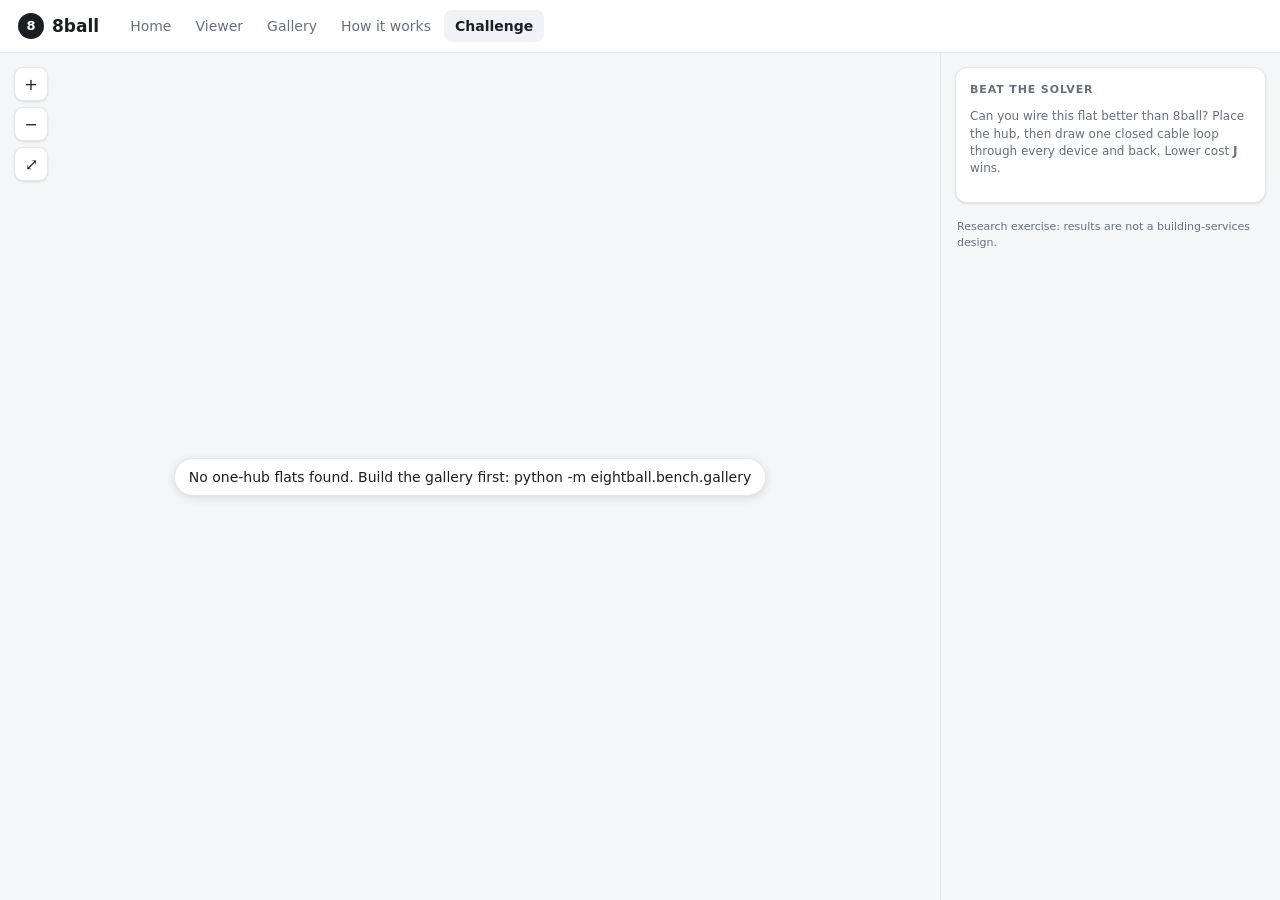
==== web/challenge.html @ 0db24bf6 "V2 features: loop isolators and short circuits, hubs-vs-cost trade-off, drag the hub, Beat the Solve" ====
<!doctype html>
<html lang="en">
<head>
  <meta charset="utf-8">
  <meta name="viewport" content="width=device-width, initial-scale=1">
  <title>Beat the Solver</title>
  <link rel="icon" href="data:,">
  <link rel="stylesheet" href="style.css?v=2">
</head>
<body>
  <header class="topbar">
    <a class="brand" href="index.html"><span class="ball">8</span> 8ball</a>
    <nav class="nav"><a href="index.html">Home</a><a href="viewer.html">Viewer</a><a href="gallery.html">Gallery</a><a href="how-it-works.html">How it works</a><a href="challenge.html" aria-current="page">Challenge</a></nav>
  </header>
  <main class="layout">
    <section class="canvas-wrap" id="wrap">
      <div class="map">
        <div id="title-you" class="map-title" hidden></div>
        <svg id="canvas" role="img" aria-label="Floor plan: place the hub and draw the cable loop"></svg>
      </div>
      <div class="map tree-map">
        <div id="title-solver" class="map-title" hidden></div>
        <svg id="canvas-solver" role="img" aria-label="The solver's layout for comparison"></svg>
      </div>
      <div class="canvas-tools">
        <button id="zoom-in" title="Zoom in" aria-label="Zoom in">+</button>
        <button id="zoom-out" title="Zoom out" aria-label="Zoom out">−</button>
        <button id="zoom-reset" title="Fit plan" aria-label="Fit plan">⤢</button>
      </div>
      <div id="status" class="status" hidden></div>
    </section>
    <aside class="panel">
      <section class="card-section">
        <h2>Beat the Solver</h2>
        <p class="help">Can you wire this flat better than 8ball? Place the hub, then draw one closed cable loop through every device and back. Lower cost <b>J</b> wins.</p>
        <div id="plan-choice" class="chal-plans"></div>
      </section>

      <section class="card-section" id="play-card" hidden>
        <h2>Your wiring</h2>
        <div id="step" class="chal-step"></div>
        <div id="live" class="chal-live"></div>
        <div class="row-buttons">
          <button id="undo" class="btn" title="Undo the last click (Ctrl+Z)">Undo</button>
          <button id="restart" class="btn">Start again</button>
          <button id="flip" class="btn" title="Choose which way the cable bends when it joins a device (B)">Flip corner</button>
        </div>
        <div class="row-buttons chal-submit">
          <button id="submit" class="btn primary" disabled>Submit my loop</button>
        </div>
        <p class="help">Cable runs only horizontally or vertically and snaps to a 0.1 m grid. Drag to move the map, scroll to zoom.</p>
      </section>

      <section class="card-section" id="result-card" hidden>
        <h2>Result</h2>
        <div id="verdict-line" class="chal-verdict"></div>
        <div id="compare"></div>
        <ul id="problems" class="violations"></ul>
        <div class="row-buttons">
          <button id="again" class="btn">Try this flat again</button>
          <button id="next" class="btn primary">Next flat</button>
        </div>
      </section>

      <section class="card-section" id="board-card" hidden>
        <h2>Leaderboard</h2>
        <label class="chal-name">Your name <input id="name" type="text" maxlength="24" placeholder="Anonymous"></label>
        <ol id="board" class="chal-board"></ol>
        <p class="help">Saved in this browser only, for this flat.</p>
      </section>

      <p class="disclaimer">Research exercise: results are not a building-services design.</p>
    </aside>
  </main>
  <script src="challenge.js?v=1"></script>
</body>
</html>
---- web/style.css ----
:root {
  --bg: #f5f6f8;
  --surface: #ffffff;
  --surface-2: #f0f2f5;
  --ink: #1b1f24;
  --quiet: #667080;
  --line: #e3e6ea;
  --wall: #2f3337;
  --window: #7fb8de;
  --door: #eadfc6;
  --door-edge: #c9b98f;
  --room: #f4f4f2;
  --room-excluded: #e7e7e4;
  --front-door: #bfd7c3;
  --bad: #d1242f;
  --bad-soft: rgba(209, 36, 47, .1);
  --good: #1e8a5a;
  --good-soft: rgba(30, 138, 90, .1);
  --accent: #2563a8;
  --accent-soft: rgba(37, 99, 168, .1);
  --radius: 12px;
  --s1: #2563a8;   /* chart series 1 (validated light) */
  --s2: #d2601a;   /* chart series 2 */
  --shadow: 0 1px 2px rgba(16, 24, 40, .05), 0 1px 3px rgba(16, 24, 40, .06);
}
@media (prefers-color-scheme: dark) {
  :root:not([data-theme="light"]) {
    --bg: #121417; --surface: #1b1e22; --surface-2: #23272c; --ink: #e8e9eb; --quiet: #98a0aa; --line: #2c3036;
    --wall: #c9ccd1; --room: #23262b; --room-excluded: #2b2f35; --door: #4a4334; --door-edge: #7a6a45;
    --good: #3fb67f; --good-soft: rgba(63, 182, 127, .14); --bad: #f0616a; --bad-soft: rgba(240, 97, 106, .14);
    --accent: #3987e5; --accent-soft: rgba(57, 135, 229, .16);
    --s1: #3987e5; --s2: #d95926;  /* validated for the dark surface */
    --shadow: none;
  }
}
:root[data-theme="dark"] {
  --bg: #121417; --surface: #1b1e22; --surface-2: #23272c; --ink: #e8e9eb; --quiet: #98a0aa; --line: #2c3036;
  --wall: #c9ccd1; --room: #23262b; --room-excluded: #2b2f35; --door: #4a4334; --door-edge: #7a6a45;
  --good: #3fb67f; --good-soft: rgba(63, 182, 127, .14); --bad: #f0616a; --bad-soft: rgba(240, 97, 106, .14);
  --accent: #3987e5; --accent-soft: rgba(57, 135, 229, .16); --s1: #3987e5; --s2: #d95926; --shadow: none;
}

* { box-sizing: border-box; }
html, body { margin: 0; height: 100%; }
body {
  background: var(--bg);
  color: var(--ink);
  font: 14px/1.45 system-ui, -apple-system, "Segoe UI", Roboto, sans-serif;
  display: flex;
  flex-direction: column;
}
button { font: inherit; }

/* ---------- top bar ---------- */
.topbar {
  display: flex; align-items: center; gap: 20px; padding: 10px 18px;
  background: var(--surface); border-bottom: 1px solid var(--line); flex-wrap: wrap;
}
.brand { font-weight: 700; font-size: 17px; display: flex; align-items: center; gap: 8px; color: inherit; text-decoration: none; }
.ball {
  display: inline-grid; place-items: center; width: 26px; height: 26px; border-radius: 50%;
  background: var(--ink); color: var(--surface); font-size: 13px;
}
.nav { display: flex; gap: 2px; }
.nav a { color: var(--quiet); text-decoration: none; padding: 6px 11px; border-radius: 8px; font-size: 14px; }
.nav a:hover { color: var(--ink); background: var(--surface-2); }
.nav a[aria-current="page"] { color: var(--ink); background: var(--surface-2); font-weight: 600; }
.top-right { margin-left: auto; display: flex; align-items: center; gap: 16px; }
.api { display: flex; align-items: center; gap: 6px; flex-wrap: wrap; justify-content: flex-end; }
.api input {
  font: inherit; width: 110px; color: var(--ink); background: var(--bg);
  border: 1px solid var(--line); border-radius: 8px; padding: 6px 9px;
}
.api button, .btn {
  font-size: 13px; padding: 6px 12px; border-radius: 8px; cursor: pointer;
  border: 1px solid var(--line); background: var(--surface-2); color: var(--ink);
}
.api button:hover, .btn:hover { border-color: var(--quiet); }
.api button.primary, .btn.primary { background: var(--accent); border-color: var(--accent); color: #fff; }
.btn.primary.active { background: var(--surface-2); color: var(--ink); border-color: var(--quiet); }
.api button:disabled { opacity: .5; cursor: wait; }
.api-status { color: var(--quiet); font-size: 12px; }
.sample-link { color: var(--quiet); font-size: 12px; text-decoration: underline; }
.sample-link:hover { color: var(--ink); }
body.drop-target::after {
  content: "Drop the floor plan (.json) to solve it"; position: fixed; inset: 0; display: flex; align-items: center;
  justify-content: center; font-size: 22px; color: #fff; background: rgba(30, 90, 160, .72); z-index: 50; pointer-events: none;
}

/* ---------- viewer layout ---------- */
.layout { flex: 1; display: grid; grid-template-columns: 1fr 340px; min-height: 0; }
.canvas-wrap { position: relative; min-height: 0; display: grid; grid-template-columns: 1fr; }
.canvas-wrap.split { grid-template-columns: 1fr 1fr; }
.map { position: relative; min-height: 0; min-width: 0; }
.tree-map { display: none; border-left: 1px solid var(--line); }
.canvas-wrap.split .tree-map { display: block; }
.map svg { width: 100%; height: 100%; display: block; cursor: grab; touch-action: none; }
.map svg.dragging { cursor: grabbing; }
.map-title {
  position: absolute; top: 12px; left: 58px; right: 12px; z-index: 1; pointer-events: none;
  font-weight: 600; font-size: 13px; color: var(--good);
}
.tree-map .map-title { left: 14px; }
.map-title.bad { color: var(--bad); }
.canvas-tools { position: absolute; left: 14px; top: 14px; display: flex; flex-direction: column; gap: 6px; }
.canvas-tools button {
  width: 34px; height: 34px; border-radius: 9px; border: 1px solid var(--line);
  background: var(--surface); color: var(--ink); font-size: 16px; cursor: pointer; box-shadow: var(--shadow);
}
.canvas-tools button:hover { border-color: var(--quiet); }
.hover {
  position: absolute; pointer-events: none; background: var(--surface); border: 1px solid var(--line); z-index: 5;
  border-radius: 8px; padding: 7px 10px; font-size: 12px; box-shadow: 0 4px 14px rgba(0,0,0,.12); max-width: 320px;
}
.status { position: absolute; inset: 0; display: grid; place-items: center; color: var(--quiet); pointer-events: none; }
.status .pill {
  background: var(--surface); border: 1px solid var(--line); border-radius: 999px; padding: 8px 14px;
  color: var(--ink); box-shadow: 0 2px 10px rgba(0,0,0,.12); max-width: 80%; text-align: center;
}

/* ---------- side panel ---------- */
.panel {
  background: var(--bg); border-left: 1px solid var(--line); padding: 14px; overflow-y: auto;
  display: flex; flex-direction: column; gap: 12px;
}
.panel h2 {
  font-size: 11px; text-transform: uppercase; letter-spacing: .08em; color: var(--quiet);
  margin: 0 0 10px; font-weight: 600;
}
.card-section {
  background: var(--surface); border: 1px solid var(--line); border-radius: var(--radius);
  padding: 14px; box-shadow: var(--shadow);
}
.help { color: var(--quiet); font-size: 12px; margin: 0 0 10px; }
.verdict { display: flex; align-items: center; justify-content: space-between; gap: 8px; flex-wrap: wrap; padding: 2px 2px 0; }
.verdict .help { flex-basis: 100%; margin: 0; }
.verdict-title { font-size: 18px; font-weight: 700; }
.badge {
  font-size: 12px; font-weight: 600; padding: 4px 10px; border-radius: 999px;
  background: var(--surface-2); color: var(--quiet);
}
.badge.good { background: var(--good-soft); color: var(--good); }
.badge.good::before { content: "\2713  "; }
.badge.bad { background: var(--bad-soft); color: var(--bad); }

/* hub paths */
.hubs, .violations, .heat-checks { list-style: none; padding: 0; margin: 0; }
.hubs li {
  padding: 10px; border-radius: 10px; cursor: pointer; border: 1px solid transparent;
}
.hubs li + li { margin-top: 4px; }
.hubs li:hover, .hubs li:focus-visible { background: var(--surface-2); border-color: var(--line); outline: none; }
.hub-head { display: flex; align-items: center; gap: 8px; margin-bottom: 8px; }
.hub-facts { color: var(--quiet); font-size: 12px; margin-left: auto; }
.swatch { display: inline-block; width: 10px; height: 10px; border-radius: 3px; }
.chain { display: flex; flex-wrap: wrap; align-items: center; gap: 4px; }
.tok {
  font-size: 12px; font-weight: 600; padding: 2px 8px; border-radius: 6px;
  background: var(--surface-2); border: 1px solid var(--line); font-variant-numeric: tabular-nums;
}
.tok.hub-tok { color: #fff; border-color: transparent; }
.arrow { color: var(--quiet); font-size: 12px; }

/* score */
.metrics { display: grid; grid-template-columns: 1fr 1fr; gap: 8px; }
.metric { background: var(--surface-2); border-radius: 10px; padding: 9px 11px; }
.metric-label { color: var(--quiet); font-size: 11px; }
.metric-value { font-size: 17px; font-weight: 700; font-variant-numeric: tabular-nums; margin-top: 1px; }
.metric .unit { font-size: 12px; font-weight: 500; color: var(--quiet); margin-left: 2px; }
.metric.big .metric-value { font-size: 24px; }
.metric.accent { background: var(--accent-soft); }
.metric.accent .metric-value { color: var(--accent); }
.formula {
  margin-top: 12px; padding: 10px 12px; border-radius: 10px; border: 1px dashed var(--line);
  font-family: "Cambria Math", "STIX Two Math", Cambria, Georgia, serif; font-size: 15px;
  font-variant-numeric: tabular-nums; line-height: 1.7;
}
.formula var { font-style: italic; font-weight: 600; }
.formula .eq { white-space: nowrap; }
.formula .eq-pad { display: inline-block; width: .75em; }
.formula b { color: var(--accent); }

/* heatmap */
.switch { display: flex; align-items: center; gap: 8px; font-size: 13px; cursor: pointer; }
#heat-body { margin-top: 12px; }
.heat-bar { height: 10px; border-radius: 5px; }
.heat-ends { display: flex; justify-content: space-between; font-size: 11px; color: var(--quiet); margin: 4px 0 8px; }
.heat-checks li { padding: 6px 8px; border-radius: 8px; cursor: pointer; font-size: 13px; }
.heat-checks li:hover, .heat-checks li:focus-visible { background: var(--surface-2); outline: none; }
.heat-checks li.ok { color: var(--good); }
.heat-checks li.ok::before { content: "\2713  "; }
.heat-checks li.bad { color: var(--bad); }
.heat-checks li.bad::before { content: "! "; }
.heat-checks li::after { content: "Show \2192"; float: right; color: var(--quiet); font-size: 12px; }

/* break the cable */
.row-buttons { display: flex; flex-wrap: wrap; gap: 6px; }
.break-stats { display: grid; grid-template-columns: 1fr 1fr; gap: 8px; margin-top: 10px; }
.break-stats:empty { display: none; }
.lost-box { border-radius: 10px; padding: 9px 11px; }
.lost-box.good { background: var(--good-soft); }
.lost-box.good .metric-value { color: var(--good); }
.lost-box.bad { background: var(--bad-soft); }
.lost-box.bad .metric-value { color: var(--bad); }

/* downloads */
.download-list { display: grid; grid-template-columns: 1fr; gap: 6px; }
.dl {
  display: flex; align-items: baseline; justify-content: space-between; gap: 6px; text-align: left;
  padding: 8px 10px; border-radius: 9px; border: 1px solid var(--line); background: var(--surface-2);
  color: var(--ink); cursor: pointer; font-size: 13px;
}
.dl:hover { border-color: var(--accent); }
.dl small { color: var(--quiet); font-size: 11px; }
.dl:disabled { opacity: .5; cursor: wait; }

/* violations and display options */
.violations li { color: var(--bad); font-size: 12px; padding: 7px 0; border-bottom: 1px solid var(--line); cursor: pointer; }
.violations li:last-child { border-bottom: none; }
.violations li b { text-transform: uppercase; font-size: 11px; letter-spacing: .04em; }
.display summary { cursor: pointer; font-size: 13px; color: var(--quiet); }
.display[open] summary { margin-bottom: 10px; }
.layers { display: grid; grid-template-columns: 1fr 1fr; gap: 6px 12px; }
.layers label { display: flex; align-items: center; gap: 6px; font-size: 13px; cursor: pointer; }
.disclaimer { color: var(--quiet); font-size: 11px; margin: 4px 2px 0; }

/* ---------- SVG plan ---------- */
.wall { fill: var(--wall); }
.window { fill: var(--window); }
.door { fill: var(--door); stroke: var(--door-edge); stroke-width: .6; vector-effect: non-scaling-stroke; }
.front-door { fill: var(--front-door); }
.room { stroke: none; }
.room.excluded { fill: var(--room-excluded); }
.room.free { fill: var(--room); }
.room-label { fill: var(--quiet); text-anchor: middle; pointer-events: none; }
.leg { fill: none; stroke-width: 2.4; stroke-linecap: round; stroke-linejoin: round; vector-effect: non-scaling-stroke; }
.leg.hit { stroke: transparent; stroke-width: 12; }
.leg.dim { opacity: .18; }
.leg-num circle { fill: var(--surface); stroke-width: 1.4; vector-effect: non-scaling-stroke; }
.leg-num text, .node-label, .hub-label { pointer-events: none; }
.leg-num text { text-anchor: middle; dominant-baseline: central; font-weight: 700; }
.node { fill: var(--surface); stroke-width: 2; vector-effect: non-scaling-stroke; }
.node.alive { fill: var(--good); }
.node.lost { fill: var(--bad); stroke: var(--bad); }
.node-label.lost { fill: var(--bad); font-weight: 700; }
.leg.tree { stroke-width: 2; opacity: .9; }
.cut { cursor: pointer; }
.cut-ring { fill: var(--surface); stroke: var(--bad); stroke-width: 2; vector-effect: non-scaling-stroke; }
.cut-x { stroke: var(--bad); stroke-width: 3; stroke-linecap: round; vector-effect: non-scaling-stroke; }
.node-label { fill: var(--ink); }
.hub { stroke: var(--surface); stroke-width: 1.5; vector-effect: non-scaling-stroke; }
.hub-label { font-weight: 700; text-anchor: middle; }
.hub-pulse { fill: none; stroke: var(--accent); stroke-width: 3; vector-effect: non-scaling-stroke; animation: pulse 0.9s ease-out 2; }
@keyframes pulse { from { opacity: 1; stroke-width: 4; } to { opacity: 0; stroke-width: 1; } }
.violation { stroke: var(--bad); stroke-width: 3; stroke-linecap: round; vector-effect: non-scaling-stroke; }
.violation-ring { fill: none; stroke: var(--bad); stroke-width: 1.5; vector-effect: non-scaling-stroke; opacity: .5; }
.passage { fill: none; stroke: var(--quiet); stroke-dasharray: 3 3; stroke-width: 1; vector-effect: non-scaling-stroke; }
.heat-img { opacity: .85; image-rendering: auto; }
.heat-chosen { fill: none; stroke: var(--ink); stroke-width: 2; stroke-dasharray: 4 3; vector-effect: non-scaling-stroke; pointer-events: none; }

@media (max-width: 860px) {
  .layout { grid-template-columns: 1fr; grid-template-rows: 60vh auto; }
  .panel { border-left: none; border-top: 1px solid var(--line); }
  .top-right { margin-left: 0; width: 100%; }
  .api { justify-content: flex-start; }
}

/* ---------- content pages (home, gallery, how it works) ---------- */
body.page { display: block; height: auto; }
.page-body { max-width: 1120px; margin: 0 auto; padding: 32px 16px 64px; }
.block { margin-bottom: 48px; }
.block h1 { font-size: 26px; margin: 0 0 6px; letter-spacing: -.01em; }
.block h2.section-title { font-size: 20px; margin: 0 0 6px; }
.lead { color: var(--quiet); margin: 0 0 20px; max-width: 70ch; font-size: 15px; }
.hero-claim { font-size: 20px; font-weight: 600; margin: 4px 0; }
.empty { border: 1px dashed var(--line); border-radius: var(--radius); padding: 20px; color: var(--quiet); line-height: 1.9; }
.empty code, .lead code { background: var(--surface); border: 1px solid var(--line); border-radius: 6px; padding: 1px 6px; color: var(--ink); }

/* landing page */
.hero { padding: 40px 0 24px; display: grid; grid-template-columns: 1.1fr 1fr; gap: 40px; align-items: center; }
.hero h1 { font-size: 44px; line-height: 1.08; letter-spacing: -.02em; margin: 0 0 16px; }
.hero h1 em { font-style: normal; color: var(--accent); }
.hero p { font-size: 17px; color: var(--quiet); margin: 0 0 24px; max-width: 52ch; }
.cta { display: flex; gap: 10px; flex-wrap: wrap; }
.cta a {
  text-decoration: none; padding: 11px 18px; border-radius: 10px; font-weight: 600; font-size: 15px;
  border: 1px solid var(--line); color: var(--ink); background: var(--surface);
}
.cta a.primary { background: var(--accent); border-color: var(--accent); color: #fff; }
.cta a:hover { border-color: var(--quiet); }
.cta a.primary:hover { filter: brightness(1.08); }
.hero-art {
  background: var(--surface); border: 1px solid var(--line); border-radius: 16px; padding: 14px; box-shadow: var(--shadow);
}
.hero-art { display: block; }
.hero-art svg { width: 100%; height: auto; display: block; max-height: 420px; }
.hero-thumb .leg { stroke-width: 2.6; }
.steps { display: grid; grid-template-columns: repeat(3, 1fr); gap: 14px; }
.step { background: var(--surface); border: 1px solid var(--line); border-radius: var(--radius); padding: 18px; box-shadow: var(--shadow); }
.step-num {
  display: inline-grid; place-items: center; width: 28px; height: 28px; border-radius: 50%;
  background: var(--accent-soft); color: var(--accent); font-weight: 700; font-size: 13px; margin-bottom: 10px;
}
.step h3 { margin: 0 0 6px; font-size: 16px; }
.step p { margin: 0; color: var(--quiet); font-size: 14px; }
.features { display: grid; grid-template-columns: repeat(2, 1fr); gap: 14px; }
.feature { background: var(--surface); border: 1px solid var(--line); border-radius: var(--radius); padding: 20px; box-shadow: var(--shadow); }
.feature h3 { margin: 0 0 6px; font-size: 16px; }
.feature p { margin: 0; color: var(--quiet); font-size: 14px; }
.feature .tag { display: inline-block; font-size: 11px; font-weight: 600; text-transform: uppercase; letter-spacing: .06em; color: var(--accent); margin-bottom: 8px; }
.footer { color: var(--quiet); font-size: 12px; border-top: 1px solid var(--line); padding-top: 18px; }
@media (max-width: 860px) {
  .hero { grid-template-columns: 1fr; padding-top: 8px; }
  .hero h1 { font-size: 32px; }
  .steps, .features { grid-template-columns: 1fr; }
}

/* stat tiles and charts */
.tiles { display: grid; grid-template-columns: repeat(auto-fit, minmax(170px, 1fr)); gap: 12px; margin-bottom: 16px; }
.tile { background: var(--surface); border: 1px solid var(--line); border-radius: var(--radius); padding: 16px; box-shadow: var(--shadow); }
.tile-label { color: var(--quiet); font-size: 12px; }
.tile-value { font-size: 28px; font-weight: 700; font-variant-numeric: tabular-nums; margin: 4px 0 2px; letter-spacing: -.01em; }
.tile-note { color: var(--quiet); font-size: 12px; }
.grid2 { display: grid; grid-template-columns: 1.6fr 1fr; gap: 12px; }
.chart-card { margin: 0; background: var(--surface); border: 1px solid var(--line); border-radius: var(--radius); padding: 16px; box-shadow: var(--shadow); }
.chart-card figcaption { display: flex; justify-content: space-between; align-items: baseline; gap: 8px; margin-bottom: 10px; }
.chart-card figcaption span { color: var(--quiet); font-size: 12px; }
.chart-card svg { width: 100%; height: auto; display: block; }
.chart-card details { margin-top: 8px; font-size: 13px; }
.chart-card summary { cursor: pointer; color: var(--quiet); }
.legend { display: flex; flex-wrap: wrap; gap: 14px; font-size: 12px; color: var(--quiet); margin-bottom: 4px; }
.legend-item { display: inline-flex; align-items: center; gap: 6px; white-space: nowrap; flex-shrink: 0; }
.data-table { width: 100%; border-collapse: collapse; font-size: 13px; font-variant-numeric: tabular-nums; }
.data-table th, .data-table td { text-align: left; padding: 6px; border-bottom: 1px solid var(--line); }
.data-table td:last-child, .data-table th:last-child { text-align: right; }
.data-table caption { caption-side: bottom; text-align: left; color: var(--quiet); padding-top: 6px; }
.grid { stroke: var(--line); stroke-width: 1; }
.axis { stroke: var(--quiet); stroke-width: 1; }
.axis-label { fill: var(--quiet); font-size: 11px; }
.axis-title { fill: var(--quiet); font-size: 12px; }
.direct-label { fill: var(--ink); font-size: 12px; }
.budget { stroke: var(--quiet); stroke-dasharray: 4 4; stroke-width: 1; }
.bar.s1 { fill: var(--s1); }
.line { fill: none; stroke-width: 2; stroke-linejoin: round; stroke-linecap: round; }
.line.s1 { stroke: var(--s1); } .line.s2 { stroke: var(--s2); }
.dot { stroke: var(--surface); stroke-width: 2; }
.dot.s1 { fill: var(--s1); } .dot.s2 { fill: var(--s2); }
.stop { fill: none; stroke-width: 2.5; stroke-linecap: round; }
.stop.s2 { stroke: var(--s2); }
.hit { fill: transparent; }
.hit:hover { fill: color-mix(in srgb, var(--ink) 6%, transparent); }
@media (max-width: 860px) { .grid2 { grid-template-columns: 1fr; } }

/* how it works: pipeline */
.pipeline { counter-reset: stage; display: grid; gap: 12px; }
.stage {
  display: grid; grid-template-columns: 44px 1fr; gap: 14px; background: var(--surface);
  border: 1px solid var(--line); border-radius: var(--radius); padding: 18px; box-shadow: var(--shadow);
}
.stage::before {
  counter-increment: stage; content: counter(stage); display: grid; place-items: center; width: 36px; height: 36px;
  border-radius: 50%; background: var(--accent-soft); color: var(--accent); font-weight: 700;
}
.stage h3 { margin: 6px 0 4px; font-size: 16px; }
.stage p { margin: 0; color: var(--quiet); font-size: 14px; max-width: 80ch; }
.stage .why { margin-top: 8px; font-size: 13px; color: var(--ink); }
.stage .why b { color: var(--accent); font-weight: 600; }

/* gallery */
.cards { display: grid; grid-template-columns: repeat(auto-fill, minmax(250px, 1fr)); gap: 16px; }
.card { display: block; color: inherit; text-decoration: none; background: var(--surface); border: 1px solid var(--line);
        border-radius: var(--radius); overflow: hidden; transition: border-color .15s, transform .15s; box-shadow: var(--shadow); }
.card:hover { border-color: var(--quiet); transform: translateY(-2px); }
.thumb { width: 100%; height: 180px; display: block; background: var(--bg); padding: 10px; }
.thumb .leg { stroke-width: 2.2; }
.card-body { padding: 12px 14px 14px; display: flex; justify-content: space-between; align-items: center; gap: 8px; }
.card-title { font-weight: 700; }
.card-facts { color: var(--quiet); font-size: 12px; margin-top: 2px; }
.card-status { font-size: 12px; color: var(--quiet); text-align: right; font-variant-numeric: tabular-nums; }
.card-status b { display: block; font-size: 16px; color: var(--ink); }
.card-status.bad b { color: var(--bad); }
.formula-inline { font-family: "Cambria Math", "STIX Two Math", Cambria, Georgia, serif; font-size: 22px; font-weight: 600; white-space: nowrap; }
.formula-inline var { font-style: italic; }

/* ---- 3D view (view3d.js): everything here is scoped to the new elements ---- */
.seg {
  position: absolute; right: 14px; top: 14px; z-index: 6; display: flex; overflow: hidden;
  border: 1px solid var(--line); border-radius: 999px; background: var(--surface); box-shadow: var(--shadow);
}
.seg button { border: 0; background: transparent; color: var(--ink); padding: 6px 16px; font: inherit; font-size: 13px; font-weight: 600; cursor: pointer; }
.seg button.on { background: var(--accent); color: #fff; }
.view3d { position: relative; min-height: 0; min-width: 0; overflow: hidden; background: #1d2724; order: -1; }
.view3d canvas { position: absolute; inset: 0; width: 100%; height: 100%; display: block; touch-action: none; cursor: grab; }
.view3d canvas:active { cursor: grabbing; }
.canvas-wrap.mode-3d > .map:not(.tree-map) { display: none; }
.canvas-wrap.mode-3d > .canvas-tools { display: none; }
.v3-badge {
  position: absolute; left: 14px; top: 14px; z-index: 3; padding: 6px 12px; border-radius: 999px; font-size: 13px; font-weight: 600;
  background: rgba(15, 21, 19, .8); color: #e8f1ee; border: 1px solid rgba(255, 255, 255, .14);
}
.v3-badge.bad { color: #ff7b72; border-color: rgba(255, 59, 48, .5); }
.v3-tip {
  position: absolute; z-index: 4; pointer-events: none; max-width: 230px; padding: 7px 10px; border-radius: 8px; font-size: 12px;
  background: rgba(15, 21, 19, .92); color: #e8f1ee; border: 1px solid rgba(255, 255, 255, .14);
}
.v3-tip strong { display: block; margin-bottom: 2px; }
.v3-msg { position: absolute; left: 50%; top: 50%; transform: translate(-50%, -50%); z-index: 4; padding: 10px 16px; border-radius: 10px; background: rgba(15, 21, 19, .92); color: #e8f1ee; }
#view3d-section .switch { margin: 8px 0; }
#view3d-section .row-buttons { margin-bottom: 8px; }
.v3-sliders { display: grid; gap: 6px; margin: 10px 0; }
.v3-row { display: grid; grid-template-columns: 112px 1fr 56px; align-items: center; gap: 8px; font-size: 13px; }
.v3-row input[type="range"] { width: 100%; min-width: 0; accent-color: var(--accent); }
.v3-row output { text-align: right; color: var(--quiet); font-variant-numeric: tabular-nums; font-size: 12px; }
.v3-colors { display: flex; flex-wrap: wrap; gap: 8px 14px; margin: 8px 0; font-size: 13px; }
.v3-colors label { display: flex; align-items: center; gap: 6px; }
.v3-colors input[type="color"] { width: 30px; height: 22px; padding: 0; border: 1px solid var(--line); border-radius: 5px; background: none; cursor: pointer; }
.v3-legend {
  position: absolute; left: 14px; bottom: 14px; z-index: 3; max-width: 240px; padding: 8px 12px; border-radius: 10px; font-size: 12px;
  background: rgba(15, 21, 19, .82); color: #e8f1ee; border: 1px solid rgba(255, 255, 255, .14); pointer-events: none;
}
.v3-leg-row { display: flex; align-items: center; gap: 7px; margin: 2px 0; }
.v3-leg-sw { width: 12px; height: 12px; border-radius: 3px; flex: none; }
.v3-leg-title { font-weight: 600; margin-top: 4px; }
.v3-leg-bar { height: 8px; border-radius: 4px; margin: 5px 0 3px; }
.v3-leg-ends { display: flex; justify-content: space-between; gap: 8px; opacity: .8; }

/* ---- V2: short circuits and isolators ---- */
.fault-tools { margin-top: 10px; display: grid; gap: 8px; }
.seg-inline { display: inline-flex; width: fit-content; border: 1px solid var(--line); border-radius: 999px; overflow: hidden; background: var(--surface-2); }
.seg-inline button { border: 0; background: transparent; color: var(--ink); padding: 6px 14px; font: inherit; font-size: 13px; font-weight: 600; cursor: pointer; }
.seg-inline button.on { background: var(--accent); color: #fff; }
.stepper { display: flex; align-items: center; gap: 8px; font-size: 13px; flex-wrap: wrap; }
.stepper output { min-width: 1.4em; text-align: center; font-weight: 700; font-variant-numeric: tabular-nums; }
.stepper .btn { padding: 2px 10px; }
.stepper .btn:disabled { opacity: .4; cursor: default; }
.iso-grid { width: 100%; border-collapse: collapse; font-size: 12px; font-variant-numeric: tabular-nums; }
.iso-grid th, .iso-grid td { padding: 3px 6px; text-align: center; border-bottom: 1px solid var(--line); }
.iso-grid th:first-child, .iso-grid td:first-child { text-align: left; color: var(--quiet); font-weight: 500; }
.iso-box { background: var(--surface-2); border-radius: 10px; padding: 8px 10px; font-size: 13px; display: grid; gap: 2px; }
.iso-box .good { color: var(--good, #1e8a5a); font-weight: 600; }
.fault-line { font-size: 12px; color: var(--bad); margin-top: 3px; }
.short-ring { fill: var(--surface); stroke: #e0a400; stroke-width: 2; vector-effect: non-scaling-stroke; }
.short-bolt { fill: #f5b800; stroke: #8a6500; stroke-width: 1; vector-effect: non-scaling-stroke; }
.isolator-mark { fill: #f5b800; stroke: var(--ink); stroke-width: 1.5; vector-effect: non-scaling-stroke; }
.fault-room { fill: rgba(224, 59, 48, .18); stroke: rgba(224, 59, 48, .7); stroke-width: 1.5; stroke-dasharray: 4 3; vector-effect: non-scaling-stroke; pointer-events: none; }

/* ---- V2: trade-off and moving a hub ---- */
.tradeoff-opts { display: flex; flex-wrap: wrap; gap: 6px; margin-bottom: 8px; }
.tradeoff-opts .opt {
  display: grid; text-align: left; gap: 1px; padding: 6px 10px; border-radius: 9px; border: 1px solid var(--line);
  background: var(--surface-2); color: var(--ink); font: inherit; font-size: 12px; cursor: pointer;
}
.tradeoff-opts .opt b { font-size: 13px; }
.tradeoff-opts .opt:hover { border-color: var(--quiet); }
.tradeoff-opts .opt.on { border-color: var(--accent); background: var(--accent-soft); }
.tradeoff-opts .opt.invalid { border-color: var(--bad); }
.tradeoff-chart { width: 100%; max-width: 320px; height: auto; display: block; margin: 4px 0; }
.tradeoff-chart .axis { stroke: var(--line); stroke-width: 1; }
.tradeoff-chart .line { fill: none; stroke: var(--accent); stroke-width: 2; }
.tradeoff-chart .pt { fill: var(--surface); stroke: var(--accent); stroke-width: 2; cursor: pointer; }
.tradeoff-chart .pt.on { fill: var(--accent); }
.tradeoff-chart text { fill: var(--quiet); font-size: 10px; text-anchor: middle; }
.tradeoff-note { font-size: 13px; margin-top: 4px; }
.tradeoff-note.good { color: var(--good); font-weight: 600; }
.hub.draggable { cursor: grab; }
.hub-ghost { fill: rgba(57, 135, 229, .25); stroke: var(--accent); stroke-width: 2; stroke-dasharray: 4 3; vector-effect: non-scaling-stroke; pointer-events: none; }
.drag-label {
  position: absolute; z-index: 6; pointer-events: none; padding: 6px 10px; border-radius: 8px; font-size: 13px; font-weight: 600;
  background: var(--surface); border: 1px solid var(--accent); box-shadow: var(--shadow); font-variant-numeric: tabular-nums;
}
.drag-label.worse { border-color: var(--bad); color: var(--bad); }
.drag-label.better { border-color: var(--good); color: var(--good); }
.move-line { font-size: 13px; margin: 6px 0; font-variant-numeric: tabular-nums; }
.move-line small { display: block; color: var(--quiet); font-size: 12px; }

/* ---- V2: Beat the Solver (challenge.html) ---- */
.chal-plans { display: flex; flex-wrap: wrap; gap: 6px; margin-top: 8px; }
.chal-plans .opt {
  display: grid; text-align: left; gap: 1px; padding: 6px 10px; border-radius: 9px; border: 1px solid var(--line);
  background: var(--surface-2); color: var(--ink); font: inherit; font-size: 12px; cursor: pointer;
}
.chal-plans .opt.on { border-color: var(--accent); background: var(--accent-soft); }
.chal-step { font-size: 13px; line-height: 1.45; margin-bottom: 6px; }
.chal-live { font-size: 12px; color: var(--quiet); margin-bottom: 8px; font-variant-numeric: tabular-nums; min-height: 1.2em; }
.chal-submit { margin-top: 8px; }
.btn.on { border-color: var(--accent); background: var(--accent-soft); }
.btn:disabled { opacity: .45; cursor: default; }
.chal-preview { fill: none; stroke: var(--accent); stroke-width: 2; stroke-dasharray: 5 4; vector-effect: non-scaling-stroke; pointer-events: none; }
.chal-target { fill: none; stroke: var(--accent); stroke-width: 2; vector-effect: non-scaling-stroke; pointer-events: none; }
.chal-dot { fill: var(--accent); pointer-events: none; }
.chal-verdict { font-size: 16px; font-weight: 700; margin-bottom: 8px; }
.chal-verdict.win { color: var(--good); }
.chal-verdict.bad { color: var(--bad); }
.chal-table th, .chal-table td { text-align: right; }
.chal-table th:first-child { text-align: left; }
.chal-name { display: flex; align-items: center; gap: 8px; font-size: 13px; margin-bottom: 8px; }
.chal-name input { flex: 1; min-width: 0; padding: 5px 8px; border-radius: 8px; border: 1px solid var(--line); background: var(--surface-2); color: var(--ink); font: inherit; }
.chal-board { margin: 0; padding-left: 20px; display: grid; gap: 4px; font-size: 13px; }
.chal-board li { padding-left: 2px; }
.chal-board li span { margin-right: 8px; }
.chal-board li small { margin-left: 8px; color: var(--good); }
.chal-board li.quiet { color: var(--quiet); list-style: none; margin-left: -20px; }
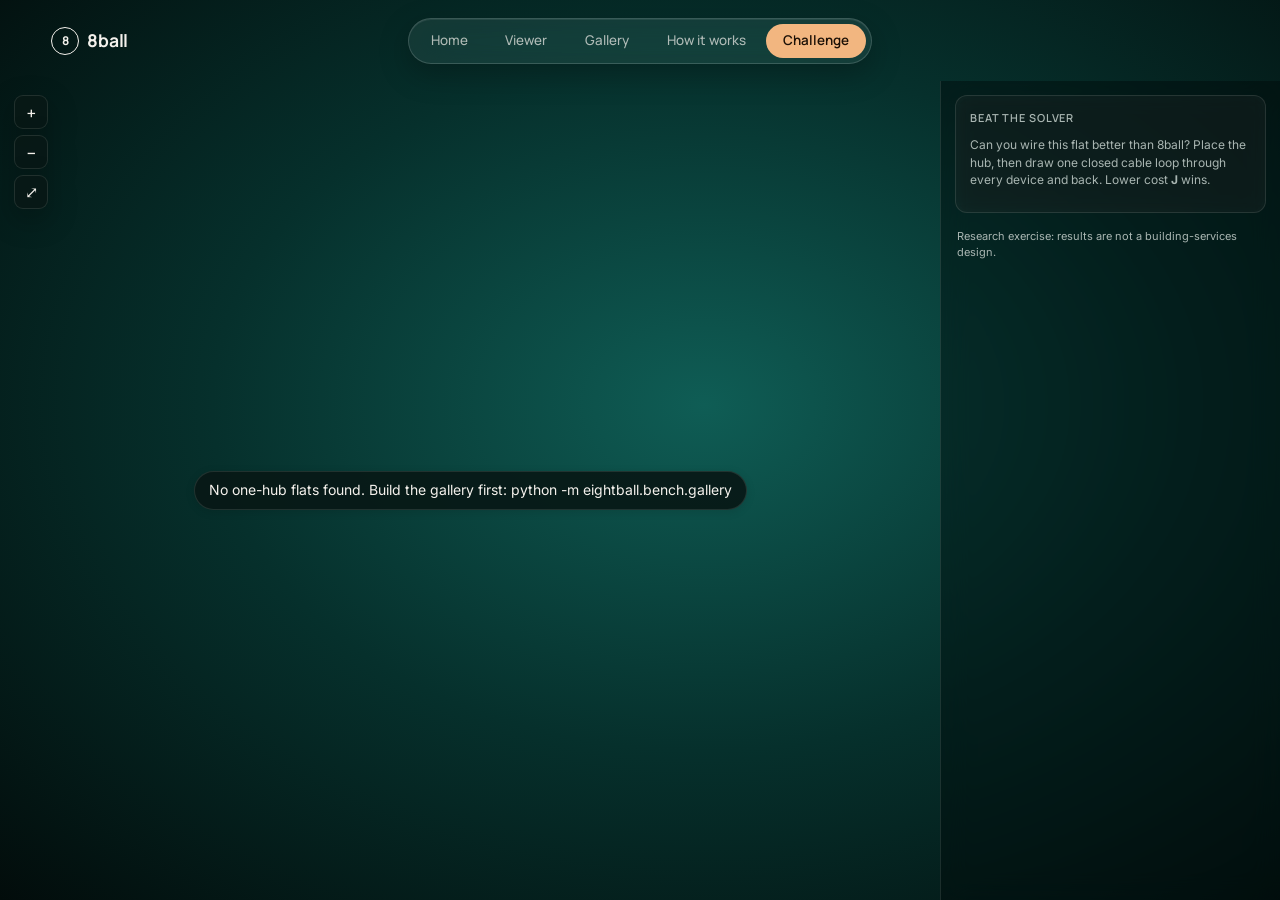
==== commit 74f4861b: "New look: 3D landing hero and one dark theme across every page - index.html + home.css + home.js: fu" ====
--- a/web/challenge.html
+++ b/web/challenge.html
@@ -5,7 +5,7 @@
   <meta name="viewport" content="width=device-width, initial-scale=1">
   <title>Beat the Solver</title>
   <link rel="icon" href="data:,">
-  <link rel="stylesheet" href="style.css?v=2">
+  <link rel="stylesheet" href="style.css?v=4">
 </head>
 <body>
   <header class="topbar">
--- a/web/style.css
+++ b/web/style.css
@@ -500,3 +500,71 @@
 .chal-board li span { margin-right: 8px; }
 .chal-board li small { margin-left: 8px; color: var(--good); }
 .chal-board li.quiet { color: var(--quiet); list-style: none; margin-left: -20px; }
+
+/* ======================================================================================================
+   House theme: the landing page's night (deep teal ground, glass navigation, copper accent, Manrope + Inter)
+   carried to every page. Tokens are set on body so they win over the light/dark :root sets above.
+   ====================================================================================================== */
+@font-face { font-family: "Manrope"; src: url("fonts/manrope.woff2") format("woff2"); font-weight: 200 800; font-display: swap; }
+@font-face { font-family: "Inter"; src: url("fonts/inter.woff2") format("woff2"); font-weight: 100 900; font-display: swap; }
+html { background: radial-gradient(ellipse 80% 80% at 55% 45%, #0f5d55 0%, #06302c 48%, #020a09 100%) fixed #020a09; color-scheme: dark; min-height: 100%; }
+body {
+  --bg: transparent; --surface: #0c1d1b; --surface-2: #132926; --ink: #f4f1ec; --quiet: #a9b6b2; --line: rgba(244, 241, 236, .11);
+  --wall: #e9e4dc; --window: #6fb0d8; --door: #5a4630; --door-edge: #8a6a45; --room: #142a27; --room-excluded: #0b1917;
+  --front-door: #3d6a52; --good: #4fd295; --good-soft: rgba(79, 210, 149, .14); --bad: #ff6b72; --bad-soft: rgba(255, 107, 114, .14);
+  --accent: #f2b680; --accent-soft: rgba(242, 182, 128, .14); --accent-ink: #1c1006;
+  --s1: #f2b680; --s2: #5ff0cf; --shadow: 0 10px 30px rgba(0, 0, 0, .28);
+  background: transparent;
+  font-family: "Inter", system-ui, sans-serif;
+  -webkit-font-smoothing: antialiased;
+}
+::selection { background: var(--accent); color: var(--accent-ink); }
+:focus-visible { outline: 2px solid var(--accent); outline-offset: 2px; }
+h1, h2, h3, .verdict-title, .metric-value, .tile-value, .card-title, .hero-claim, .brand, .nav a, .btn, .api button, .dl {
+  font-family: "Manrope", system-ui, sans-serif;
+}
+.block h1 { font-size: clamp(2rem, 3.4vw, 3rem); font-weight: 800; letter-spacing: -.035em; line-height: 1.05; }
+.block h2.section-title { font-size: 1.5rem; font-weight: 800; letter-spacing: -.025em; }
+.lead { color: var(--quiet); }
+
+/* header: same glass pill as the landing page */
+.topbar {
+  background: transparent; border-bottom: 0; padding: 1.1rem 4%; gap: 24px;
+  display: grid; grid-template-columns: 1fr auto 1fr; align-items: center;
+}
+.topbar .top-right { grid-column: 3; justify-self: end; margin-left: 0; }
+.brand { font-weight: 700; font-size: 1.1rem; letter-spacing: -.01em; }
+.ball { background: transparent; color: var(--ink); border: 1.6px solid var(--ink); width: 28px; height: 28px; font-size: 12px; }
+.nav {
+  justify-self: center; gap: .25rem; padding: .32rem; border-radius: 999px;
+  background: rgba(255, 255, 255, .07); border: 1px solid rgba(255, 255, 255, .16);
+  box-shadow: 0 10px 30px rgba(0, 0, 0, .25), inset 0 1px 0 rgba(255, 255, 255, .08);
+  backdrop-filter: blur(18px) saturate(140%); -webkit-backdrop-filter: blur(18px) saturate(140%);
+}
+.nav a { color: rgba(244, 241, 236, .7); font-weight: 500; font-size: .84rem; padding: .45rem 1.05rem; border-radius: 999px; transition: background .25s, color .25s; }
+.nav a:hover, .nav a[aria-current="page"] { background: var(--accent); color: var(--accent-ink); font-weight: 600; }
+
+/* controls on the accent: dark text, never white on copper */
+.api button.primary, .btn.primary, .cta a.primary, .seg button.on, .seg-inline button.on { color: var(--accent-ink); }
+.api input, .api button, .btn { background: rgba(0, 0, 0, .35); border-color: var(--line); }
+.api button.primary, .btn.primary { background: var(--accent); border-color: var(--accent); }
+.btn.primary.active { background: rgba(0, 0, 0, .35); color: var(--ink); }
+.hub-ghost { fill: rgba(242, 182, 128, .22); }
+body.drop-target::after { background: rgba(6, 48, 44, .82); }
+
+/* viewer: map on the night ground, panel as glass */
+.panel { background: rgba(2, 10, 9, .45); border-left: 1px solid var(--line); backdrop-filter: blur(14px); -webkit-backdrop-filter: blur(14px); }
+.card-section, .tile, .chart-card, .stage, .card, .step, .feature {
+  background: rgba(255, 255, 255, .045); border-color: var(--line); box-shadow: none;
+  backdrop-filter: blur(10px); -webkit-backdrop-filter: blur(10px);
+}
+.metric, .lost-box.good, .dl, .tok { background: rgba(255, 255, 255, .06); }
+.metric.accent { background: var(--accent-soft); }
+.canvas-tools button, .hover, .status .pill { background: rgba(8, 24, 22, .92); border-color: var(--line); }
+.thumb { background: rgba(0, 0, 0, .22); }
+.tree-map { border-left-color: var(--line); }
+.empty { border-color: var(--line); }
+.empty code, .lead code { background: rgba(0, 0, 0, .3); border-color: var(--line); }
+::-webkit-scrollbar { width: 10px; height: 10px; }
+::-webkit-scrollbar-thumb { background: rgba(244, 241, 236, .14); border-radius: 999px; border: 2px solid transparent; background-clip: padding-box; }
+::-webkit-scrollbar-track { background: transparent; }
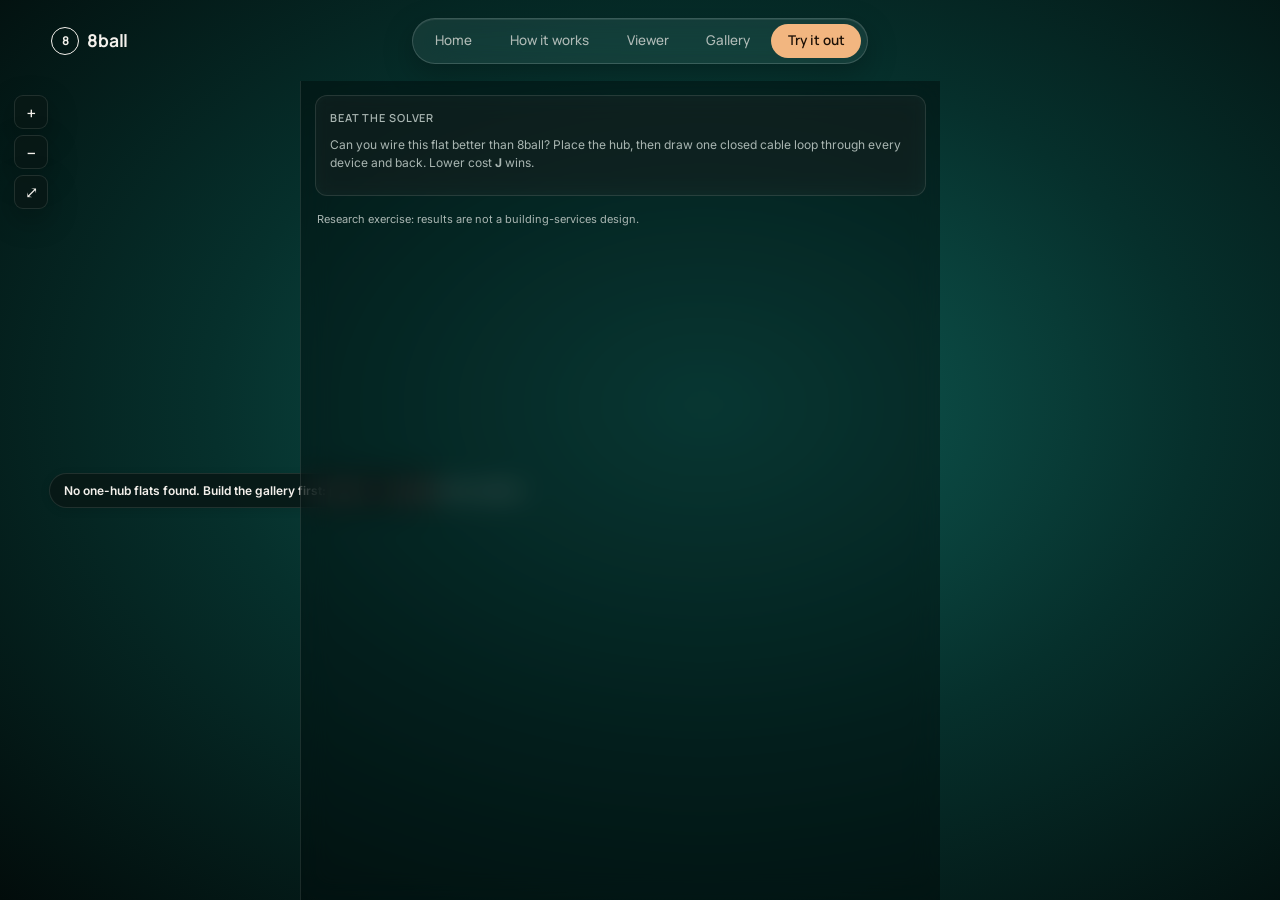
==== commit 1a70896d: "Viewer: left feature panel (heatmap, move a hub, break the cable); 3D multi-cut; nav order; home tri" ====
--- a/web/challenge.html
+++ b/web/challenge.html
@@ -3,14 +3,14 @@
 <head>
   <meta charset="utf-8">
   <meta name="viewport" content="width=device-width, initial-scale=1">
-  <title>Beat the Solver</title>
+  <title>8ball · Try it out</title>
   <link rel="icon" href="data:,">
-  <link rel="stylesheet" href="style.css?v=4">
+  <link rel="stylesheet" href="style.css?v=5">
 </head>
 <body>
   <header class="topbar">
     <a class="brand" href="index.html"><span class="ball">8</span> 8ball</a>
-    <nav class="nav"><a href="index.html">Home</a><a href="viewer.html">Viewer</a><a href="gallery.html">Gallery</a><a href="how-it-works.html">How it works</a><a href="challenge.html" aria-current="page">Challenge</a></nav>
+    <nav class="nav"><a href="index.html">Home</a><a href="how-it-works.html">How it works</a><a href="viewer.html">Viewer</a><a href="gallery.html">Gallery</a><a href="challenge.html" aria-current="page">Try it out</a></nav>
   </header>
   <main class="layout">
     <section class="canvas-wrap" id="wrap">
--- a/web/style.css
+++ b/web/style.css
@@ -568,3 +568,149 @@
 ::-webkit-scrollbar { width: 10px; height: 10px; }
 ::-webkit-scrollbar-thumb { background: rgba(244, 241, 236, .14); border-radius: 999px; border: 2px solid transparent; background-clip: padding-box; }
 ::-webkit-scrollbar-track { background: transparent; }
+
+/* ---- How it works: story, rules, ranking and pipeline detail ---- */
+.story { display: grid; gap: 10px; max-width: 78ch; margin-bottom: 24px; }
+.story p { margin: 0; font-size: 15px; line-height: 1.6; color: var(--ink); }
+.story b { color: var(--accent); font-weight: 600; }
+.story em { font-style: normal; font-weight: 600; }
+.hiw-fig-row { grid-template-columns: 1fr 1fr; align-items: start; margin-bottom: 8px; }
+.hiw-fig svg { max-width: 460px; margin: 0 auto; }
+.hiw-cap { margin: 10px 0 0; font-size: 13px; line-height: 1.5; color: var(--quiet); }
+.hiw-room { fill: var(--room); stroke: none; }
+.hiw-wall { fill: none; stroke: var(--wall); stroke-width: 4; stroke-linecap: butt; }
+.hiw-cable { fill: none; stroke: var(--accent); stroke-width: 2.6; stroke-linecap: round; stroke-linejoin: round; }
+.hiw-cable-b { stroke: var(--s2); }
+.hiw-cut { stroke: var(--bad); stroke-width: 3; stroke-linecap: round; }
+.hiw-dev circle { fill: var(--surface); stroke: var(--ink); stroke-width: 2; }
+.hiw-hub { fill: var(--accent); stroke: var(--surface); stroke-width: 1.5; }
+.hiw-label text { fill: var(--ink); font-size: 9px; font-weight: 600; }
+.hiw-label text.hiw-bad { fill: var(--bad); }
+.hiw-label text:nth-last-child(-n+3) { fill: var(--quiet); font-weight: 500; }
+.features.four { grid-template-columns: repeat(auto-fit, minmax(200px, 1fr)); }
+.rank { display: grid; grid-template-columns: 1fr 1fr; gap: 14px; margin-bottom: 22px; }
+.rank-step { display: grid; grid-template-columns: 44px 1fr; gap: 14px; padding: 18px; border-radius: var(--radius); border: 1px solid var(--line); background: rgba(255, 255, 255, .045); }
+.rank-num { display: grid; place-items: center; width: 36px; height: 36px; border-radius: 50%; background: var(--accent-soft); color: var(--accent); font-weight: 700; font-family: "Manrope", system-ui, sans-serif; }
+.rank-step h3 { margin: 6px 0 4px; font-size: 16px; }
+.rank-step p { margin: 0; color: var(--quiet); font-size: 14px; }
+.sub-title { font-size: 1.05rem; margin: 6px 0 10px; font-weight: 700; }
+.formula-card { font-family: "Manrope", system-ui, sans-serif; font-size: clamp(1.4rem, 3vw, 2rem); font-weight: 700; padding: 16px 20px; margin-bottom: 14px; border-radius: var(--radius); border: 1px solid var(--line); background: var(--accent-soft); text-align: center; letter-spacing: .01em; }
+.formula-card var, .stage var, .feature var, .rank-step var, .hiw-example var { font-style: italic; font-weight: 600; }
+.hiw-example { margin: 14px 0 0; font-size: 14px; color: var(--quiet); }
+.hiw-example b { color: var(--ink); }
+.stage .tech { display: flex; flex-wrap: wrap; gap: 6px; margin: 10px 0 0; }
+.stage .tech span { font-size: 11px; font-weight: 600; letter-spacing: .03em; padding: 3px 9px; border-radius: 999px; color: var(--accent); background: var(--accent-soft); }
+.stage ul.detail { margin: 10px 0 0; padding-left: 18px; display: grid; gap: 6px; font-size: 13px; line-height: 1.5; color: var(--quiet); max-width: 80ch; }
+.stage ul.detail li::marker { color: var(--accent); }
+@media (max-width: 860px) { .hiw-fig-row, .rank { grid-template-columns: 1fr; } }
+
+/* ---- How it works (round 2): problem cards, foldable pipeline, result cards, assumptions ---- */
+.problem { display: grid; grid-template-columns: repeat(auto-fit, minmax(230px, 1fr)); gap: 14px; margin: 18px 0 26px; counter-reset: none; }
+.problem-card {
+  position: relative; overflow: hidden; padding: 20px 20px 22px; border-radius: 18px; border: 1px solid var(--line);
+  background: linear-gradient(160deg, rgba(242, 182, 128, .10), rgba(255, 255, 255, .03) 55%);
+  backdrop-filter: blur(10px); -webkit-backdrop-filter: blur(10px); transition: transform .2s, border-color .2s;
+}
+.problem-card::after { content: ""; position: absolute; left: 0; top: 0; height: 3px; width: 100%; background: linear-gradient(90deg, var(--accent), transparent 75%); }
+.problem-card:hover { transform: translateY(-2px); border-color: rgba(242, 182, 128, .45); }
+.problem-job { background: linear-gradient(160deg, rgba(95, 240, 207, .12), rgba(255, 255, 255, .03) 55%); }
+.problem-job::after { background: linear-gradient(90deg, var(--s2), transparent 75%); }
+.problem-top { display: flex; align-items: center; justify-content: space-between; margin-bottom: 14px; }
+.problem-icon { display: grid; place-items: center; width: 46px; height: 46px; border-radius: 14px; background: var(--accent-soft); color: var(--accent); }
+.problem-job .problem-icon { background: rgba(95, 240, 207, .14); color: var(--s2); }
+.problem-icon svg { width: 26px; height: 26px; fill: none; stroke: currentColor; stroke-width: 1.8; stroke-linecap: round; stroke-linejoin: round; }
+.problem-icon svg .faint { opacity: .45; }
+.problem-icon svg .solid { fill: currentColor; stroke: none; }
+.problem-no { font-family: "Manrope", system-ui, sans-serif; font-weight: 800; font-size: 2.2rem; line-height: 1; color: rgba(244, 241, 236, .09); }
+.problem-card h3 { margin: 0 0 8px; font-size: 1.05rem; letter-spacing: -.01em; }
+.problem-card p { margin: 0; font-size: 14px; line-height: 1.6; color: var(--quiet); }
+.problem-card p b { color: var(--ink); font-weight: 600; }
+.pill { display: inline-block; padding: 1px 9px; border-radius: 999px; font-size: 12px; font-weight: 600; color: var(--accent); background: var(--accent-soft); white-space: nowrap; }
+
+.pipe-tools { margin: -6px 0 14px; }
+.stage { grid-template-columns: 44px 1fr 28px; cursor: pointer; transition: border-color .2s, background .2s; }
+.stage:hover { border-color: rgba(242, 182, 128, .4); }
+.stage:focus-visible { outline: 2px solid var(--accent); outline-offset: 2px; }
+.stage.open { border-color: rgba(242, 182, 128, .45); background: rgba(242, 182, 128, .06); }
+.stage-hint { display: inline-block; margin-top: 10px; font-size: 12px; font-weight: 600; letter-spacing: .02em; color: var(--accent); }
+.stage-chevron { align-self: start; margin-top: 12px; width: 10px; height: 10px; border-right: 2px solid var(--quiet); border-bottom: 2px solid var(--quiet); transform: rotate(45deg); transition: transform .25s, border-color .2s; justify-self: center; }
+.stage:hover .stage-chevron { border-color: var(--accent); }
+.stage.open .stage-chevron { transform: rotate(225deg); margin-top: 18px; border-color: var(--accent); }
+.stage .more { display: none; margin-top: 4px; }
+.stage.open .more { display: block; animation: hiw-open .25s ease; }
+@keyframes hiw-open { from { opacity: 0; transform: translateY(-4px); } to { opacity: 1; transform: none; } }
+@media (prefers-reduced-motion: reduce) { .stage.open .more { animation: none; } .stage-chevron { transition: none; } }
+
+.result-cards { display: grid; grid-template-columns: 1fr 1fr; gap: 14px; margin-bottom: 16px; }
+.result-card { padding: 22px; border-radius: 18px; border: 1px solid var(--line); background: linear-gradient(160deg, rgba(242, 182, 128, .10), rgba(255, 255, 255, .03) 60%); backdrop-filter: blur(10px); -webkit-backdrop-filter: blur(10px); }
+.result-card:nth-child(2) { background: linear-gradient(160deg, rgba(95, 240, 207, .10), rgba(255, 255, 255, .03) 60%); }
+.rc-title { font-size: 11px; font-weight: 700; letter-spacing: .08em; text-transform: uppercase; color: var(--accent); }
+.result-card:nth-child(2) .rc-title { color: var(--s2); }
+.rc-big { font-family: "Manrope", system-ui, sans-serif; font-weight: 800; font-size: clamp(2.4rem, 5vw, 3.4rem); letter-spacing: -.03em; line-height: 1.05; margin: 8px 0 2px; font-variant-numeric: tabular-nums; }
+.rc-note { font-size: 13px; color: var(--quiet); margin-bottom: 14px; max-width: 34ch; }
+.rc-list { margin: 0; display: grid; }
+.rc-row { display: flex; justify-content: space-between; align-items: baseline; gap: 14px; padding: 9px 0; border-top: 1px solid var(--line); font-size: 14px; }
+.rc-row dt { color: var(--quiet); }
+.rc-row dd { margin: 0; text-align: right; font-variant-numeric: tabular-nums; }
+.rc-row dd b { font-weight: 700; color: var(--ink); }
+.rc-row dd small { display: block; color: var(--quiet); font-size: 11.5px; margin-top: 1px; }
+.chart-card.wide { margin-bottom: 16px; }
+
+.assume-grid { display: grid; grid-template-columns: 1fr 1fr; gap: 14px; margin-top: 18px; align-items: stretch; }
+.assume-card { padding: 20px 22px; border-radius: 18px; border: 1px solid var(--line); background: rgba(255, 255, 255, .04); }
+.assume-card h3 { margin: 0 0 10px; font-size: 1.02rem; }
+.assume-card > p { margin: 0 0 12px; font-size: 14px; line-height: 1.6; color: var(--quiet); }
+.assume-list { margin: 0; padding: 0; list-style: none; display: grid; gap: 10px; font-size: 13.5px; line-height: 1.55; color: var(--quiet); }
+.assume-list li { padding-left: 14px; position: relative; }
+.assume-list li::before { content: ""; position: absolute; left: 0; top: .62em; width: 5px; height: 5px; border-radius: 50%; background: var(--accent); }
+.assume-list b { color: var(--ink); font-weight: 600; }
+.assume-list var { font-style: italic; }
+.assume-table { margin: 0; }
+@media (max-width: 860px) { .result-cards, .assume-grid { grid-template-columns: 1fr; } }
+.chart-card details { overflow-x: auto; }
+.stage ul.detail { color: rgba(244, 241, 236, .78); }
+
+
+
+/* ---- viewer: the feature panel on the left; the map sits between it and the score panel ---- */
+.layout { grid-template-columns: 300px minmax(0, 1fr) 340px; }
+.layout:has(> #tools-panel[hidden]) { grid-template-columns: minmax(0, 1fr) 340px; }
+.tools-panel {
+  min-height: 0; overflow-y: auto; padding: 14px; display: flex; flex-direction: column; gap: 12px;
+  background: rgba(2, 10, 9, .45); border-right: 1px solid var(--line);
+  backdrop-filter: blur(14px); -webkit-backdrop-filter: blur(14px);
+}
+.feature-buttons { display: grid; gap: 8px; }
+.feature-btn {
+  display: grid; grid-template-columns: 40px 1fr; gap: 12px; align-items: center; width: 100%; text-align: left;
+  padding: 12px 14px; border-radius: 18px; cursor: pointer; color: var(--ink);
+  background: rgba(255, 255, 255, .05); border: 1px solid var(--line);
+  transition: background .2s, border-color .2s, transform .2s;
+}
+.feature-btn:hover { background: rgba(255, 255, 255, .09); border-color: rgba(242, 182, 128, .45); transform: translateY(-1px); }
+.feature-btn.on { background: var(--accent); border-color: var(--accent); color: var(--accent-ink); }
+.feature-icon {
+  display: grid; place-items: center; width: 40px; height: 40px; border-radius: 12px;
+  background: rgba(255, 255, 255, .08); color: var(--accent);
+}
+.feature-btn.on .feature-icon { background: rgba(28, 16, 6, .12); color: var(--accent-ink); }
+.feature-icon svg { width: 22px; height: 22px; fill: currentColor; }
+.feature-text { display: flex; flex-direction: column; line-height: 1.3; }
+.feature-text b { font: 700 14px "Manrope", system-ui, sans-serif; }
+.feature-text small { font-size: 12px; color: var(--quiet); margin-top: 2px; }
+.feature-btn.on .feature-text small { color: rgba(28, 16, 6, .72); }
+.more-buttons { display: flex; flex-wrap: wrap; gap: 6px; }
+.more-btn {
+  font: 600 12px "Manrope", system-ui, sans-serif; padding: 7px 12px; border-radius: 999px; cursor: pointer;
+  color: rgba(244, 241, 236, .8); background: rgba(0, 0, 0, .3); border: 1px solid var(--line);
+}
+.more-btn:hover { border-color: rgba(242, 182, 128, .45); color: var(--ink); }
+.more-btn.on { background: var(--accent); border-color: var(--accent); color: var(--accent-ink); }
+.tool-dock > section:not(.open) { display: none; }
+.tool-dock > section.card-section { background: rgba(255, 255, 255, .045); }
+.tool-dock h2 { font-size: 11px; text-transform: uppercase; letter-spacing: .08em; color: var(--quiet); margin: 0 0 10px; font-weight: 600; }
+.tool-dock .help { color: var(--quiet); font-size: 12px; }
+@media (max-width: 860px) {
+  .layout, .layout:has(> #tools-panel[hidden]) { grid-template-columns: 1fr; }
+  .tools-panel { border-right: 0; border-bottom: 1px solid var(--line); }
+}
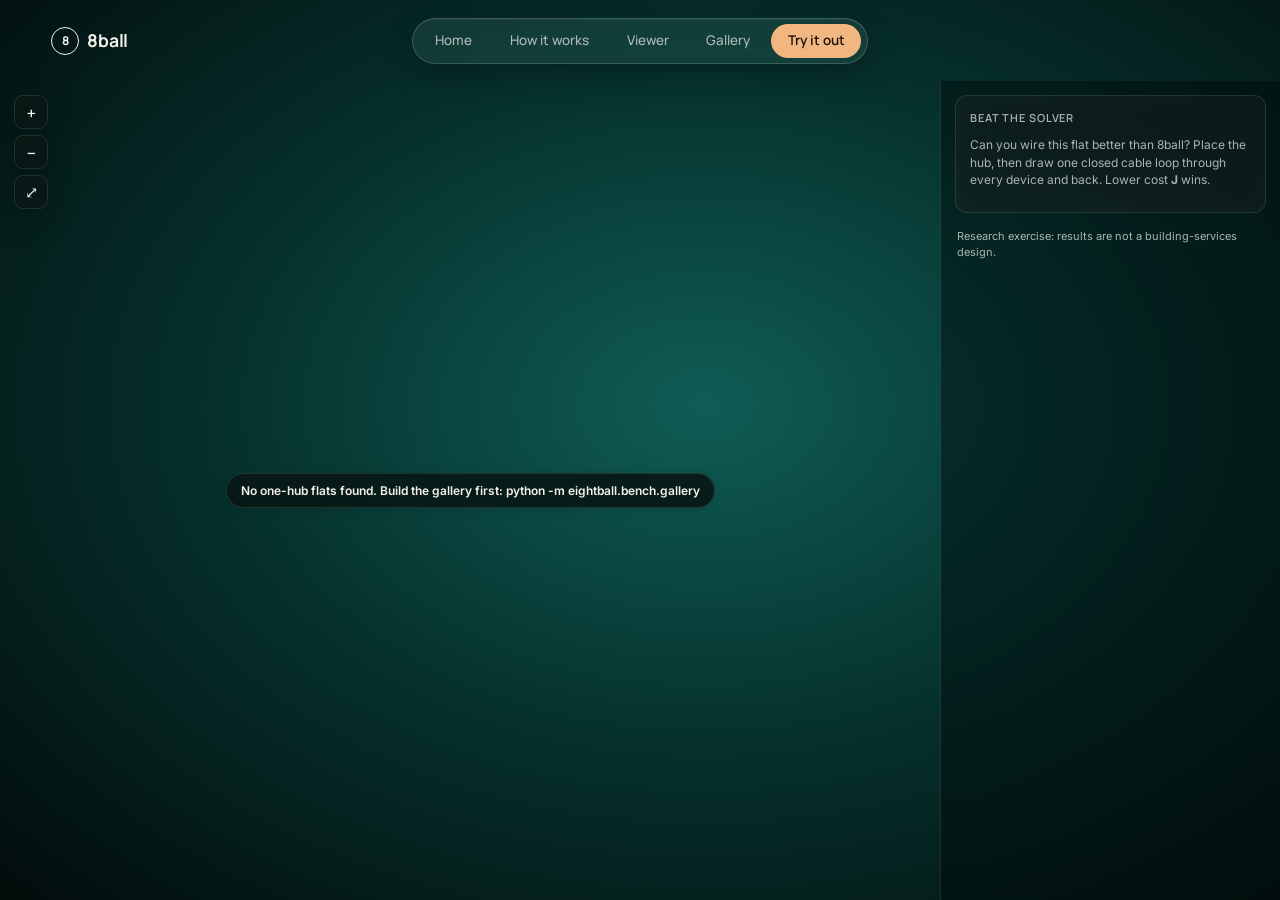
==== commit bce8d0d9: "Try it out: restore the large map with the right panel (three-column layout is viewer-only) Co-Autho" ====
--- a/web/challenge.html
+++ b/web/challenge.html
@@ -5,7 +5,7 @@
   <meta name="viewport" content="width=device-width, initial-scale=1">
   <title>8ball · Try it out</title>
   <link rel="icon" href="data:,">
-  <link rel="stylesheet" href="style.css?v=5">
+  <link rel="stylesheet" href="style.css?v=7">
 </head>
 <body>
   <header class="topbar">
--- a/web/style.css
+++ b/web/style.css
@@ -673,7 +673,7 @@
 
 
 /* ---- viewer: the feature panel on the left; the map sits between it and the score panel ---- */
-.layout { grid-template-columns: 300px minmax(0, 1fr) 340px; }
+.layout:has(> #tools-panel) { grid-template-columns: 300px minmax(0, 1fr) 340px; }  /* viewer only */
 .layout:has(> #tools-panel[hidden]) { grid-template-columns: minmax(0, 1fr) 340px; }
 .tools-panel {
   min-height: 0; overflow-y: auto; padding: 14px; display: flex; flex-direction: column; gap: 12px;
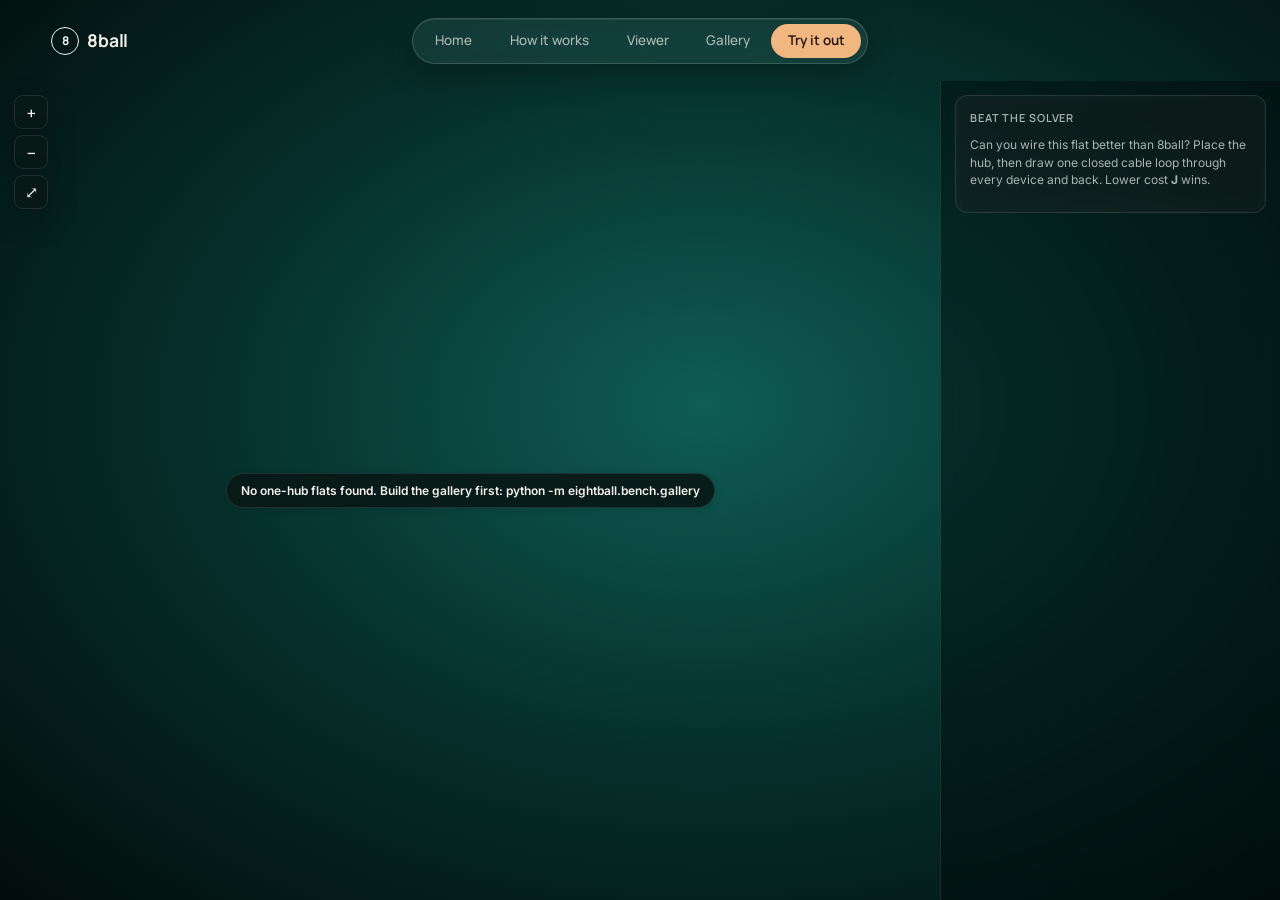
==== commit f830e985: "Try it out: no leaderboard, no footnote; home: smaller description text Co-Authored-By: Claude Opus " ====
--- a/web/challenge.html
+++ b/web/challenge.html
@@ -5,7 +5,7 @@
   <meta name="viewport" content="width=device-width, initial-scale=1">
   <title>8ball · Try it out</title>
   <link rel="icon" href="data:,">
-  <link rel="stylesheet" href="style.css?v=7">
+  <link rel="stylesheet" href="style.css?v=8">
 </head>
 <body>
   <header class="topbar">
@@ -62,14 +62,6 @@
         </div>
       </section>
 
-      <section class="card-section" id="board-card" hidden>
-        <h2>Leaderboard</h2>
-        <label class="chal-name">Your name <input id="name" type="text" maxlength="24" placeholder="Anonymous"></label>
-        <ol id="board" class="chal-board"></ol>
-        <p class="help">Saved in this browser only, for this flat.</p>
-      </section>
-
-      <p class="disclaimer">Research exercise: results are not a building-services design.</p>
     </aside>
   </main>
   <script src="challenge.js?v=1"></script>
--- a/web/style.css
+++ b/web/style.css
@@ -493,13 +493,6 @@
 .chal-verdict.bad { color: var(--bad); }
 .chal-table th, .chal-table td { text-align: right; }
 .chal-table th:first-child { text-align: left; }
-.chal-name { display: flex; align-items: center; gap: 8px; font-size: 13px; margin-bottom: 8px; }
-.chal-name input { flex: 1; min-width: 0; padding: 5px 8px; border-radius: 8px; border: 1px solid var(--line); background: var(--surface-2); color: var(--ink); font: inherit; }
-.chal-board { margin: 0; padding-left: 20px; display: grid; gap: 4px; font-size: 13px; }
-.chal-board li { padding-left: 2px; }
-.chal-board li span { margin-right: 8px; }
-.chal-board li small { margin-left: 8px; color: var(--good); }
-.chal-board li.quiet { color: var(--quiet); list-style: none; margin-left: -20px; }
 
 /* ======================================================================================================
    House theme: the landing page's night (deep teal ground, glass navigation, copper accent, Manrope + Inter)
